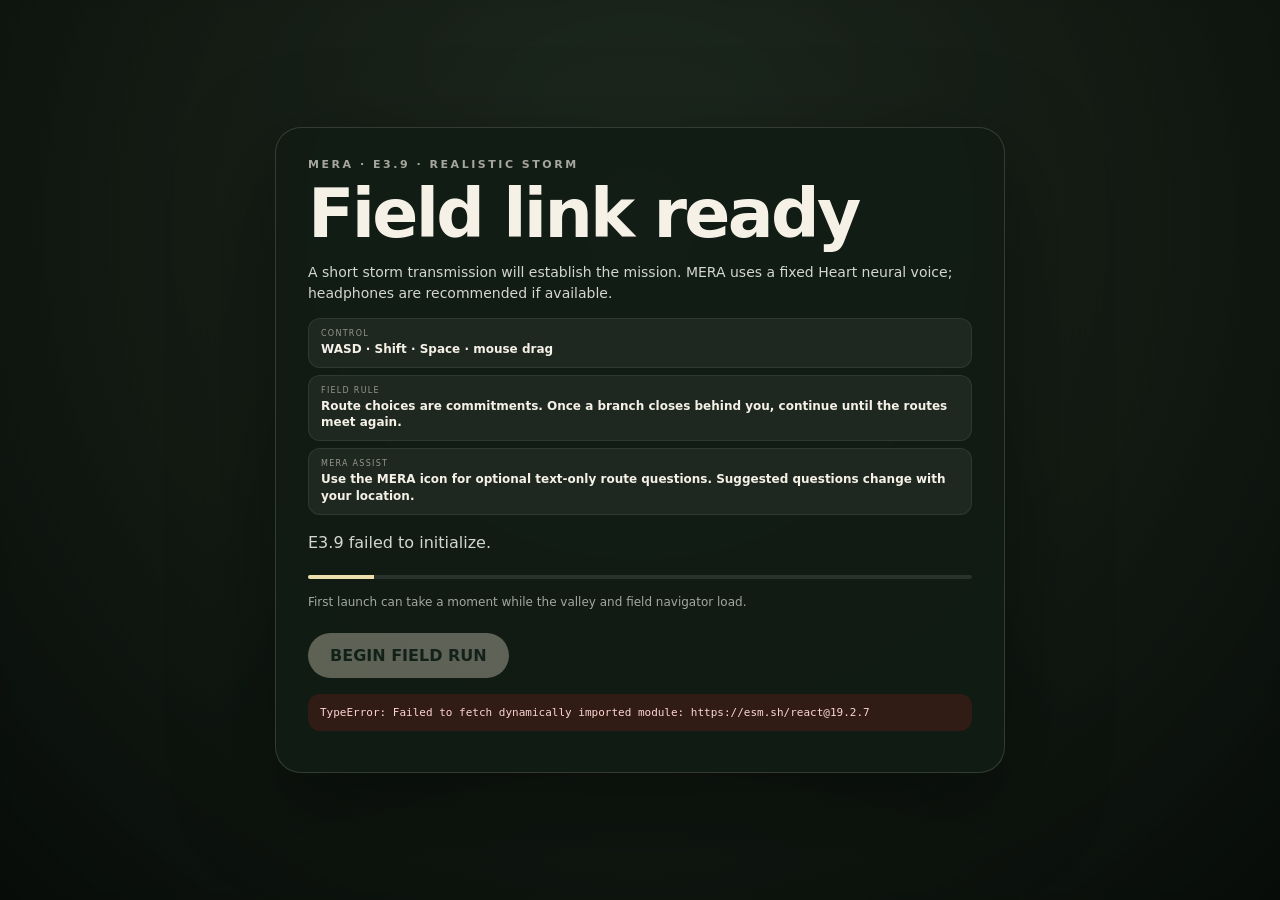
==== index.html @ f710c4d1 "Add files via upload" ====
<!doctype html>
<html lang="en">
<head>
  <meta charset="utf-8" />
  <meta name="viewport" content="width=device-width,initial-scale=1,maximum-scale=1,user-scalable=no" />
  <meta name="theme-color" content="#172019" />
  <title>MERA E3.9 — Storm Ascent</title>
  <link rel="stylesheet" href="styles.css" />
  <script type="importmap">
  {
    "imports": {
      "react": "https://esm.sh/react@19.2.7",
      "react/": "https://esm.sh/react@19.2.7/",
      "react/jsx-runtime": "https://esm.sh/react@19.2.7/jsx-runtime",
      "react/jsx-dev-runtime": "https://esm.sh/react@19.2.7/jsx-dev-runtime",
      "react-dom": "https://esm.sh/react-dom@19.2.7?external=react",
      "react-dom/": "https://esm.sh/react-dom@19.2.7/",
      "react-dom/client": "https://esm.sh/react-dom@19.2.7/client?external=react",
      "three": "https://esm.sh/three@0.184.0",
      "three/": "https://esm.sh/three@0.184.0/",
      "zustand": "https://esm.sh/zustand@5.0.14?external=react",
      "zustand/": "https://esm.sh/zustand@5.0.14/",
      "@dimforge/rapier3d-compat": "https://esm.sh/@dimforge/rapier3d-compat@0.19.2",
      "@react-three/fiber": "https://esm.sh/@react-three/fiber@9.7.0?external=react,react-dom,three",
      "@react-three/drei": "https://esm.sh/@react-three/drei@10.7.8?external=react,react-dom,three,@react-three/fiber",
      "@react-three/rapier": "https://esm.sh/@react-three/rapier@2.2.0?external=react,react-dom,three,@react-three/fiber",
      "ecctrl": "https://esm.sh/ecctrl@2.0.2?external=react,react-dom,three,@react-three/fiber,@react-three/drei,@react-three/rapier",
      "ecctrl/animation": "https://esm.sh/ecctrl@2.0.2/animation?external=react,react-dom,three,@react-three/fiber,@react-three/drei,@react-three/rapier",
      "ecctrl/camera": "https://esm.sh/ecctrl@2.0.2/camera?external=react,react-dom,three,@react-three/fiber,@react-three/drei,@react-three/rapier"
    }
  }
  </script>
</head>
<body>
  <div id="root"></div>

  <div id="field-weather" class="field-weather hidden" aria-hidden="true">
    <div class="field-rain field-rain-a"></div>
    <div class="field-rain field-rain-b"></div>
    <div class="field-mist"></div>
    <div id="field-lightning" class="field-lightning"></div>
  </div>

  <div id="boot" class="screen">
    <div class="card">
      <div class="kicker">MERA · E3.9 · REALISTIC STORM</div>
      <h1>Field link ready</h1>
      <p class="mission-lead">A short storm transmission will establish the mission. MERA uses a fixed Heart neural voice; headphones are recommended if available.</p>
      <div class="mission-brief"><div><span>CONTROL</span><strong>WASD · Shift · Space · mouse drag</strong></div><div><span>FIELD RULE</span><strong>Route choices are commitments. Once a branch closes behind you, continue until the routes meet again.</strong></div><div><span>MERA ASSIST</span><strong>Use the MERA icon for optional text-only route questions. Suggested questions change with your location.</strong></div></div>
      <p id="boot-status">Loading the storm valley, field navigator and high outpost terrain…</p>
      <div class="loadbar"><div id="loadfill"></div></div>
      <p class="small">First launch can take a moment while the valley and field navigator load.</p>
      <button id="enter" disabled>BEGIN FIELD RUN</button>
      <pre id="boot-error" class="error hidden"></pre>
    </div>
  </div>


  <div id="intro" class="intro hidden" aria-live="assertive">
    <div class="letterbox top"></div><div class="letterbox bottom"></div>
    <div class="storm-sky" aria-hidden="true">
      <div class="rain rain-a"></div><div class="rain rain-b"></div><div class="lightning"></div>
    </div>
    <div class="radio-id"><span class="radio-dot"></span>MERA FIELD LINK · EMERGENCY CHANNEL</div>
    <div id="intro-line" class="intro-line"></div>
  </div>

  <div id="cinematic" class="cinematic hidden">
    <div class="letterbox top"></div><div class="letterbox bottom"></div>
    <div id="cinematic-caption" class="cinematic-caption"></div>
    <div id="cinematic-line" class="cinematic-line"></div>
  </div>
  <button id="outpost-continue" class="outpost-continue hidden" type="button">CONTINUE TO ROUTE GUIDE →</button>

  <div id="hud" class="hidden">
    <div class="hud-left">
      <div class="brand">MERA · E3.9</div>
      <div class="objective">Reach the outpost before the next storm · committed routes cannot be reversed</div>
      <div id="region" class="region">SOUTHERN APPROACH</div>
    </div>
    <div class="hud-right">
      <div class="metric"><span>STATE</span><strong id="anim-state">—</strong></div>
      <div class="metric"><span>GROUND</span><strong id="grounded">—</strong></div>
      <div class="metric"><span>INPUT</span><strong id="input-state">—</strong></div>
      <div class="metric"><span>TIME</span><strong id="elapsed">00:00</strong></div>
      <div class="metric"><span>FPS</span><strong id="fps">—</strong></div>
      <div class="metric"><span>DRAWS</span><strong id="draws">—</strong></div>
    </div>
  </div>

  <div id="route-status" class="hidden">
    <div><span>RIVER</span><strong id="river-choice">—</strong></div>
    <div><span>WOODLAND</span><strong id="wood-choice">—</strong></div>
    <div><span>ASCENT</span><strong id="ascent-choice">—</strong></div>
  </div>

  <div id="nav-panel" class="nav-panel hidden" aria-live="polite">
    <div class="nav-head"><span class="nav-dot"></span><strong>MERA NAV</strong><span id="nav-state">ONLINE</span></div>
    <div id="nav-copy"></div>
  </div>

  <button id="chat-toggle" class="chat-toggle hidden" aria-label="Open MERA assistant" title="Ask MERA">
    <span class="chat-pulse"></span><span class="chat-mark">M</span>
  </button>
  <section id="chat-panel" class="chat-panel hidden" aria-label="MERA text assistant">
    <div class="chat-head">
      <div><span class="nav-dot"></span><strong>MERA ASSIST</strong><span class="chat-silent">TEXT LINK</span></div>
      <button id="chat-close" class="chat-close" aria-label="Close MERA assistant">×</button>
    </div>
    <div id="chat-context" class="chat-context">Limited uplink · route data only</div>
    <div id="chat-log" class="chat-log" aria-live="polite"></div>
    <div id="chat-suggestions" class="chat-suggestions"></div>
    <form id="chat-form" class="chat-form">
      <input id="chat-input" maxlength="180" autocomplete="off" placeholder="Ask MERA about the route…" />
      <button type="submit" id="chat-send">SEND</button>
    </form>
  </section>

  <div id="help" class="hidden"><span><b>WASD</b> move</span><span><b>SHIFT</b> run</span><span><b>SPACE</b> jump</span><span><b>DRAG</b> camera</span></div>
  <div id="wind-note" class="wind-note">EXPOSED · STRONG GUSTS · SPEED REDUCED</div>

  <div id="finish" class="screen hidden">
    <div class="card finish-card">
      <div class="kicker">RELAY RESTORED · ROUTE HANDOVER</div>
      <h1>Guide the next field worker.</h1>
      <p>The emergency uplink is back online. During the handover, MERA's local route cache was corrupted. Another field worker is due to follow from the southern trailhead, but MERA cannot guide them.</p>
      <p><strong>Leave them a short set of directions.</strong> Mention the route you took, terrain or landmarks that mattered, and anything that would help them choose their way to this outpost.</p>
      <textarea id="guide-text" maxlength="1800" placeholder="Write the route in your own words…"></textarea>
      <div class="finish-actions">
        <button id="save-guide">SAVE GUIDE</button>
        <button id="download-session" class="secondary hidden">DOWNLOAD SESSION JSON</button>
        <button id="replay" class="secondary">PLAY AGAIN</button>
      </div>
      <div id="save-note" class="save-note"></div>
    </div>
  </div>

  <script type="module" src="main.js"></script>
</body>
</html>
---- styles.css ----
*{box-sizing:border-box}html,body,#root{margin:0;width:100%;height:100%;overflow:hidden;background:#101711;color:#f5f1e7;font-family:Inter,system-ui,-apple-system,Segoe UI,Roboto,Arial,sans-serif}canvas{display:block}.hidden{display:none!important}.screen{position:fixed;inset:0;z-index:30;display:flex;align-items:center;justify-content:center;padding:20px;background:radial-gradient(circle at 50% 25%,rgba(76,102,76,.25),rgba(7,11,8,.88));backdrop-filter:blur(5px)}.card{width:min(92vw,730px);padding:30px 32px;border-radius:26px;background:rgba(18,29,21,.92);border:1px solid rgba(255,255,255,.14);box-shadow:0 30px 100px rgba(0,0,0,.45)}.kicker{font-size:11px;font-weight:900;letter-spacing:.23em;opacity:.65;margin-bottom:11px}h1{font-size:clamp(39px,6vw,68px);line-height:.95;letter-spacing:-.04em;margin:0 0 15px}p{line-height:1.5;color:rgba(255,255,255,.82)}.small{font-size:12px;opacity:.75}.loadbar{height:4px;background:rgba(255,255,255,.1);border-radius:99px;overflow:hidden;margin:20px 0 14px}.loadbar>div{height:100%;width:4%;background:#ecdfad;transition:width .25s ease}button{appearance:none;border:0;border-radius:999px;padding:13px 22px;font:inherit;font-weight:850;background:#efe8d1;color:#193020;cursor:pointer;margin-top:10px}button:disabled{opacity:.35;cursor:wait}button.secondary{background:rgba(255,255,255,.11);color:#fff;border:1px solid rgba(255,255,255,.16)}.error{white-space:pre-wrap;margin-top:16px;padding:12px;border-radius:12px;background:rgba(128,26,26,.28);color:#ffd5d0;font-size:11px;max-height:180px;overflow:auto}#hud{position:fixed;z-index:10;inset:0 0 auto 0;padding:18px 20px;display:flex;justify-content:space-between;gap:16px;pointer-events:none;text-shadow:0 2px 7px rgba(0,0,0,.75)}.brand{font-size:16px;font-weight:950;letter-spacing:.18em}.objective{font-size:11px;margin-top:5px;opacity:.72;text-transform:uppercase;letter-spacing:.10em}.region{font-size:10px;margin-top:5px;opacity:.62;letter-spacing:.15em}.hud-right{display:flex;gap:8px;flex-wrap:wrap;justify-content:flex-end}.metric{min-width:70px;background:rgba(12,19,14,.58);border:1px solid rgba(255,255,255,.12);backdrop-filter:blur(8px);padding:7px 10px;border-radius:10px}.metric span{display:block;font-size:8px;letter-spacing:.14em;opacity:.55}.metric strong{font-size:12px}#help{position:fixed;z-index:10;bottom:14px;left:50%;transform:translateX(-50%);display:flex;gap:15px;padding:8px 13px;border-radius:999px;background:rgba(10,16,12,.52);border:1px solid rgba(255,255,255,.12);font-size:10px;pointer-events:none;white-space:nowrap}#route-status{position:fixed;z-index:9;left:16px;bottom:16px;padding:10px 12px;border-radius:13px;background:rgba(10,16,12,.55);border:1px solid rgba(255,255,255,.11);font-size:10px;line-height:1.55;pointer-events:none;min-width:138px}#route-status div{display:flex;justify-content:space-between;gap:16px}#route-status span{font-size:8px;letter-spacing:.12em;opacity:.55}#route-status strong{font-size:10px}.nav-panel{position:fixed;z-index:15;left:50%;bottom:54px;transform:translateX(-50%);width:min(760px,92vw);padding:13px 16px 15px;border-radius:16px;background:rgba(14,28,24,.88);border:1px solid rgba(255,255,255,.15);box-shadow:0 16px 45px rgba(0,0,0,.26);backdrop-filter:blur(12px);pointer-events:none}.nav-head{display:flex;align-items:center;gap:7px;font-size:9px;letter-spacing:.13em;margin-bottom:7px;opacity:.72}.nav-head #nav-state{margin-left:auto}.nav-dot{width:7px;height:7px;border-radius:50%;background:#cde0a1;box-shadow:0 0 10px rgba(205,224,161,.7)}#nav-copy{font-size:14px;line-height:1.4}.finish-card{width:min(94vw,760px)}.finish-card h1{font-size:clamp(38px,5vw,58px)}textarea{width:100%;min-height:150px;margin-top:9px;padding:14px 15px;border-radius:15px;border:1px solid rgba(255,255,255,.14);background:rgba(255,255,255,.075);color:#fff;font:inherit;line-height:1.45;resize:vertical}.finish-actions{display:flex;gap:10px;flex-wrap:wrap}.save-note{font-size:11px;margin-top:10px;opacity:.68}@media(max-width:920px){#hud{padding:12px}.hud-right{max-width:260px}.metric{min-width:56px;padding:5px 7px}#route-status{display:none!important}#help{font-size:9px;gap:8px;bottom:8px}.nav-panel{bottom:44px}.card{padding:24px 20px}}

.mission-lead{font-size:14px;margin-bottom:14px}.mission-brief{display:grid;grid-template-columns:1fr;gap:7px;margin:14px 0 8px}.mission-brief>div{padding:10px 12px;border-radius:12px;background:rgba(255,255,255,.055);border:1px solid rgba(255,255,255,.08)}.mission-brief span{display:block;font-size:8px;letter-spacing:.16em;opacity:.55;margin-bottom:3px}.mission-brief strong{font-size:12px;line-height:1.35;display:block}.wind-note{position:fixed;right:18px;bottom:18px;z-index:9;font-size:9px;letter-spacing:.14em;padding:7px 10px;border-radius:999px;background:rgba(42,58,54,.58);border:1px solid rgba(255,255,255,.12);pointer-events:none;opacity:0;transition:opacity .25s ease}.wind-note.active{opacity:.82}

/* E3.2 intro + consequence cinematics */
.intro,.cinematic{position:fixed;inset:0;z-index:24;pointer-events:none;background:rgba(3,6,5,.16);transition:background .8s ease}.intro.booting{background:rgba(0,0,0,.76)}.letterbox{position:absolute;left:0;right:0;height:9vh;background:#050706;transition:height .55s ease}.letterbox.top{top:0}.letterbox.bottom{bottom:0}.radio-id{position:absolute;top:12vh;left:50%;transform:translateX(-50%);font-size:9px;font-weight:850;letter-spacing:.22em;color:rgba(239,239,223,.66);text-shadow:0 2px 10px #000}.radio-dot{display:inline-block;width:7px;height:7px;border-radius:50%;margin-right:8px;background:#d2dd9f;box-shadow:0 0 12px rgba(210,221,159,.8)}.intro-line{position:absolute;left:50%;bottom:17vh;transform:translateX(-50%);width:min(820px,88vw);text-align:center;font-size:clamp(18px,2.3vw,30px);font-weight:720;line-height:1.3;letter-spacing:.01em;color:#f5f1e7;text-shadow:0 4px 20px #000,0 1px 4px #000;opacity:0}.intro-line.show{animation:introLineIn .32s ease forwards}.cinematic-caption{position:absolute;left:50%;bottom:13vh;transform:translateX(-50%);font-size:11px;font-weight:900;letter-spacing:.2em;color:rgba(247,242,222,.86);text-shadow:0 2px 12px #000;text-transform:uppercase}.cinematic{background:rgba(0,0,0,.08)}@keyframes introLineIn{from{opacity:0;transform:translate(-50%,8px);filter:blur(2px)}to{opacity:1;transform:translate(-50%,0);filter:blur(0)}}
.nav-panel{bottom:58px;max-width:700px}.nav-panel.target-word{border-color:rgba(226,216,162,.28)}#nav-copy{font-size:15px;line-height:1.42}.route-sealed{position:fixed;left:50%;top:16vh;transform:translateX(-50%);z-index:17;font-size:10px;letter-spacing:.18em;font-weight:900;text-transform:uppercase}

/* E3.3.1 optional deterministic MERA text assistant */
.chat-toggle{position:fixed;right:20px;bottom:20px;z-index:19;width:52px;height:52px;padding:0;margin:0;border-radius:50%;display:grid;place-items:center;background:rgba(19,35,31,.94);color:#eef2db;border:1px solid rgba(238,242,219,.24);box-shadow:0 12px 38px rgba(0,0,0,.32);backdrop-filter:blur(10px)}
.chat-toggle:hover,.chat-toggle.active{background:rgba(31,52,45,.98);transform:translateY(-1px)}
.chat-mark{font-size:17px;font-weight:950;letter-spacing:.06em;position:relative;z-index:2}.chat-pulse{position:absolute;width:38px;height:38px;border:1px solid rgba(205,224,161,.25);border-radius:50%;animation:chatPulse 2.6s ease-out infinite}.chat-toggle.active .chat-pulse{animation:none;border-color:rgba(205,224,161,.55)}
@keyframes chatPulse{0%{transform:scale(.72);opacity:.8}70%{transform:scale(1.25);opacity:0}100%{opacity:0}}
.chat-panel{position:fixed;right:20px;bottom:84px;z-index:20;width:min(390px,calc(100vw - 28px));max-height:min(610px,72vh);display:flex;flex-direction:column;border-radius:18px;background:rgba(12,23,20,.96);border:1px solid rgba(255,255,255,.16);box-shadow:0 24px 65px rgba(0,0,0,.42);backdrop-filter:blur(14px);overflow:hidden}
.chat-head{display:flex;align-items:center;justify-content:space-between;padding:12px 13px;border-bottom:1px solid rgba(255,255,255,.09);font-size:9px;letter-spacing:.13em}.chat-head>div{display:flex;align-items:center;gap:7px}.chat-silent{opacity:.45;margin-left:3px}.chat-close{margin:0;padding:0;width:30px;height:30px;border-radius:50%;background:rgba(255,255,255,.07);color:#fff;font-size:20px;font-weight:500;line-height:1}.chat-context{padding:8px 13px 7px;font-size:8px;letter-spacing:.12em;text-transform:uppercase;opacity:.48}.chat-log{min-height:126px;max-height:255px;overflow:auto;padding:7px 12px 10px;display:flex;flex-direction:column;gap:9px;scrollbar-width:thin}.chat-msg{display:flex;flex-direction:column;gap:3px;max-width:92%}.chat-msg span{font-size:7px;letter-spacing:.15em;opacity:.46;font-weight:900}.chat-msg div{padding:9px 11px;border-radius:12px;font-size:12px;line-height:1.42;background:rgba(255,255,255,.065);border:1px solid rgba(255,255,255,.07)}.chat-msg.user{align-self:flex-end}.chat-msg.user span{text-align:right}.chat-msg.user div{background:rgba(218,224,179,.11)}.chat-msg.mera{align-self:flex-start}.chat-suggestions{display:flex;flex-wrap:wrap;gap:6px;padding:9px 11px 4px;border-top:1px solid rgba(255,255,255,.07)}button.chat-suggestion{margin:0;padding:7px 9px;border-radius:999px;font-size:10px;font-weight:650;background:rgba(255,255,255,.07);color:#eef1e8;border:1px solid rgba(255,255,255,.11)}button.chat-suggestion:hover{background:rgba(205,224,161,.13)}.chat-form{display:flex;gap:7px;padding:10px 11px 11px}.chat-form input{flex:1;min-width:0;border:1px solid rgba(255,255,255,.12);border-radius:11px;padding:10px 11px;background:rgba(255,255,255,.065);color:#fff;font:inherit;font-size:12px;outline:none}.chat-form input:focus{border-color:rgba(205,224,161,.42);box-shadow:0 0 0 2px rgba(205,224,161,.06)}.chat-form button{margin:0;padding:9px 12px;font-size:9px;letter-spacing:.08em}
@media(max-width:700px){.chat-toggle{right:12px;bottom:52px}.chat-panel{right:12px;bottom:112px;max-height:66vh}.chat-log{max-height:210px}}


/* E3.4 storm opening + spoken subtitle refinements */
.intro{background:linear-gradient(to bottom,rgba(4,8,12,.38),rgba(3,7,8,.20) 52%,rgba(0,0,0,.34));overflow:hidden}
.intro.booting{background:linear-gradient(to bottom,rgba(3,7,11,.50),rgba(3,7,8,.22) 54%,rgba(0,0,0,.38))}
.storm-sky{position:absolute;inset:0;overflow:hidden;opacity:0;transition:opacity .8s ease}.intro.booting .storm-sky{opacity:1}
.rain{position:absolute;inset:-20% -10%;opacity:.28;transform:skewX(-8deg);background-image:repeating-linear-gradient(105deg,transparent 0 12px,rgba(211,225,231,.28) 13px 14px,transparent 15px 31px);background-size:170px 170px;animation:stormRain .48s linear infinite}
.rain-b{opacity:.16;background-size:230px 230px;animation-duration:.68s;transform:skewX(-12deg) translateX(20px)}
.lightning{position:absolute;inset:0;background:radial-gradient(circle at 74% 20%,rgba(235,246,255,.95),rgba(187,214,232,.32) 24%,transparent 59%);opacity:0;mix-blend-mode:screen;pointer-events:none}
.intro.flash .lightning{animation:lightningFlash .54s ease-out}
@keyframes stormRain{from{background-position:0 -170px}to{background-position:-24px 170px}}
@keyframes lightningFlash{0%{opacity:0}7%{opacity:.95}16%{opacity:.14}24%{opacity:.72}40%{opacity:.06}100%{opacity:0}}
.intro-line{bottom:15vh;width:min(900px,90vw);font-size:clamp(18px,2vw,28px);font-weight:650;line-height:1.38;min-height:2.9em}
.intro-line.status{font-weight:900;letter-spacing:.055em;text-transform:uppercase}
.cinematic-line{position:absolute;left:50%;bottom:17vh;transform:translateX(-50%);width:min(760px,88vw);text-align:center;font-size:clamp(16px,1.8vw,23px);font-weight:680;line-height:1.35;color:#f5f1e7;text-shadow:0 4px 18px #000,0 1px 4px #000}
.cinematic-caption{bottom:11vh}
.nav-panel.speaking{border-color:rgba(218,224,179,.38);box-shadow:0 16px 48px rgba(0,0,0,.31),0 0 0 1px rgba(218,224,179,.07) inset}
@media(max-width:700px){.intro-line{bottom:14vh;font-size:18px}.cinematic-line{bottom:16vh;font-size:16px}}

/* E3.6.1: safe, manually accessible transition from relay cinematic to DV task */
.outpost-continue{position:fixed;left:50%;bottom:3.5vh;transform:translateX(-50%);z-index:28;white-space:nowrap;background:#eee4c5;color:#183020;box-shadow:0 4px 28px rgba(0,0,0,.65);pointer-events:auto}
.outpost-continue:focus-visible{outline:3px solid #fff;outline-offset:4px}




/* E3.9 persistent storm layer — intentionally obvious in gameplay. */
.field-weather{position:fixed;inset:0;z-index:4;pointer-events:none;overflow:hidden;mix-blend-mode:normal}
.field-rain{position:absolute;inset:-35% -25%;transform:skewX(-12deg);background-image:repeating-linear-gradient(107deg,transparent 0 13px,rgba(220,236,242,.34) 14px 15px,transparent 16px 31px);background-size:150px 150px;animation:fieldRain .42s linear infinite;opacity:.62;filter:blur(.15px)}
.field-rain-b{background-size:215px 215px;animation-duration:.61s;opacity:.34;transform:skewX(-16deg) translateX(36px)}
.field-mist{position:absolute;inset:0;background:linear-gradient(to bottom,rgba(139,158,166,.16),rgba(72,87,91,.04) 45%,rgba(39,52,48,.12));}
.field-lightning{position:absolute;inset:0;background:radial-gradient(circle at 70% 12%,rgba(250,253,255,.98),rgba(216,233,244,.68) 19%,rgba(178,204,221,.24) 38%,transparent 68%);opacity:0;mix-blend-mode:screen}
.field-lightning.flash{animation:fieldLightning .68s ease-out}
@keyframes fieldRain{from{background-position:0 -260px}to{background-position:-42px 260px}}
@keyframes fieldLightning{0%{opacity:0}4%{opacity:.96}10%{opacity:.18}18%{opacity:.78}30%{opacity:.08}48%{opacity:.28}100%{opacity:0}}
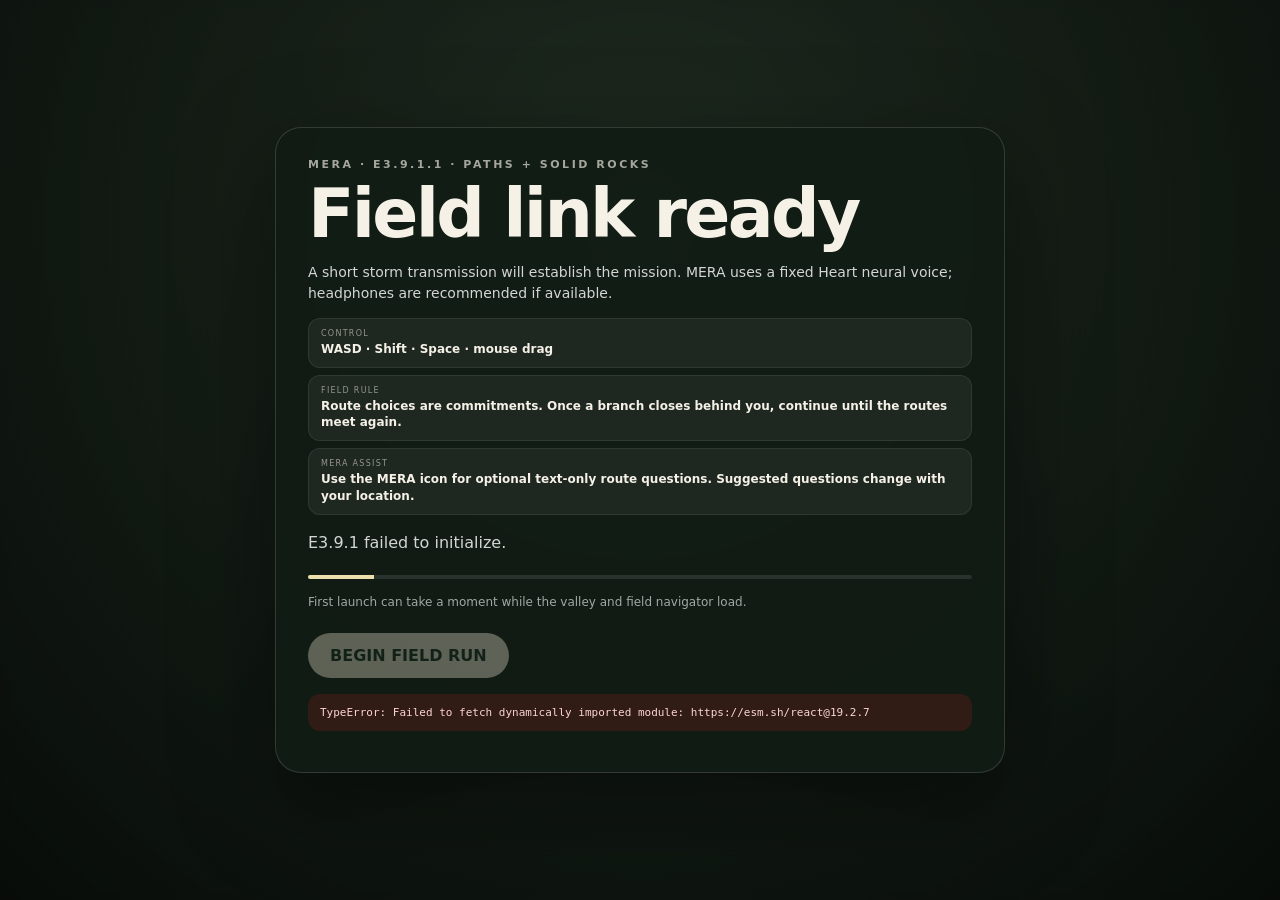
==== commit 2a698e62: "Add files via upload" ====
--- a/index.html
+++ b/index.html
@@ -4,7 +4,7 @@
   <meta charset="utf-8" />
   <meta name="viewport" content="width=device-width,initial-scale=1,maximum-scale=1,user-scalable=no" />
   <meta name="theme-color" content="#172019" />
-  <title>MERA E3.9 — Storm Ascent</title>
+  <title>MERA E3.9.1 — Paths & Solid Rocks</title>
   <link rel="stylesheet" href="styles.css" />
   <script type="importmap">
   {
@@ -43,7 +43,7 @@
 
   <div id="boot" class="screen">
     <div class="card">
-      <div class="kicker">MERA · E3.9 · REALISTIC STORM</div>
+      <div class="kicker">MERA · E3.9.1.1 · PATHS + SOLID ROCKS</div>
       <h1>Field link ready</h1>
       <p class="mission-lead">A short storm transmission will establish the mission. MERA uses a fixed Heart neural voice; headphones are recommended if available.</p>
       <div class="mission-brief"><div><span>CONTROL</span><strong>WASD · Shift · Space · mouse drag</strong></div><div><span>FIELD RULE</span><strong>Route choices are commitments. Once a branch closes behind you, continue until the routes meet again.</strong></div><div><span>MERA ASSIST</span><strong>Use the MERA icon for optional text-only route questions. Suggested questions change with your location.</strong></div></div>
@@ -74,7 +74,7 @@
 
   <div id="hud" class="hidden">
     <div class="hud-left">
-      <div class="brand">MERA · E3.9</div>
+      <div class="brand">MERA · E3.9.1</div>
       <div class="objective">Reach the outpost before the next storm · committed routes cannot be reversed</div>
       <div id="region" class="region">SOUTHERN APPROACH</div>
     </div>
--- a/styles.css
+++ b/styles.css
@@ -40,7 +40,7 @@
 
 
 
-/* E3.9 persistent storm layer — intentionally obvious in gameplay. */
+/* E3.9.1 persistent storm layer — intentionally obvious in gameplay. */
 .field-weather{position:fixed;inset:0;z-index:4;pointer-events:none;overflow:hidden;mix-blend-mode:normal}
 .field-rain{position:absolute;inset:-35% -25%;transform:skewX(-12deg);background-image:repeating-linear-gradient(107deg,transparent 0 13px,rgba(220,236,242,.34) 14px 15px,transparent 16px 31px);background-size:150px 150px;animation:fieldRain .42s linear infinite;opacity:.62;filter:blur(.15px)}
 .field-rain-b{background-size:215px 215px;animation-duration:.61s;opacity:.34;transform:skewX(-16deg) translateX(36px)}
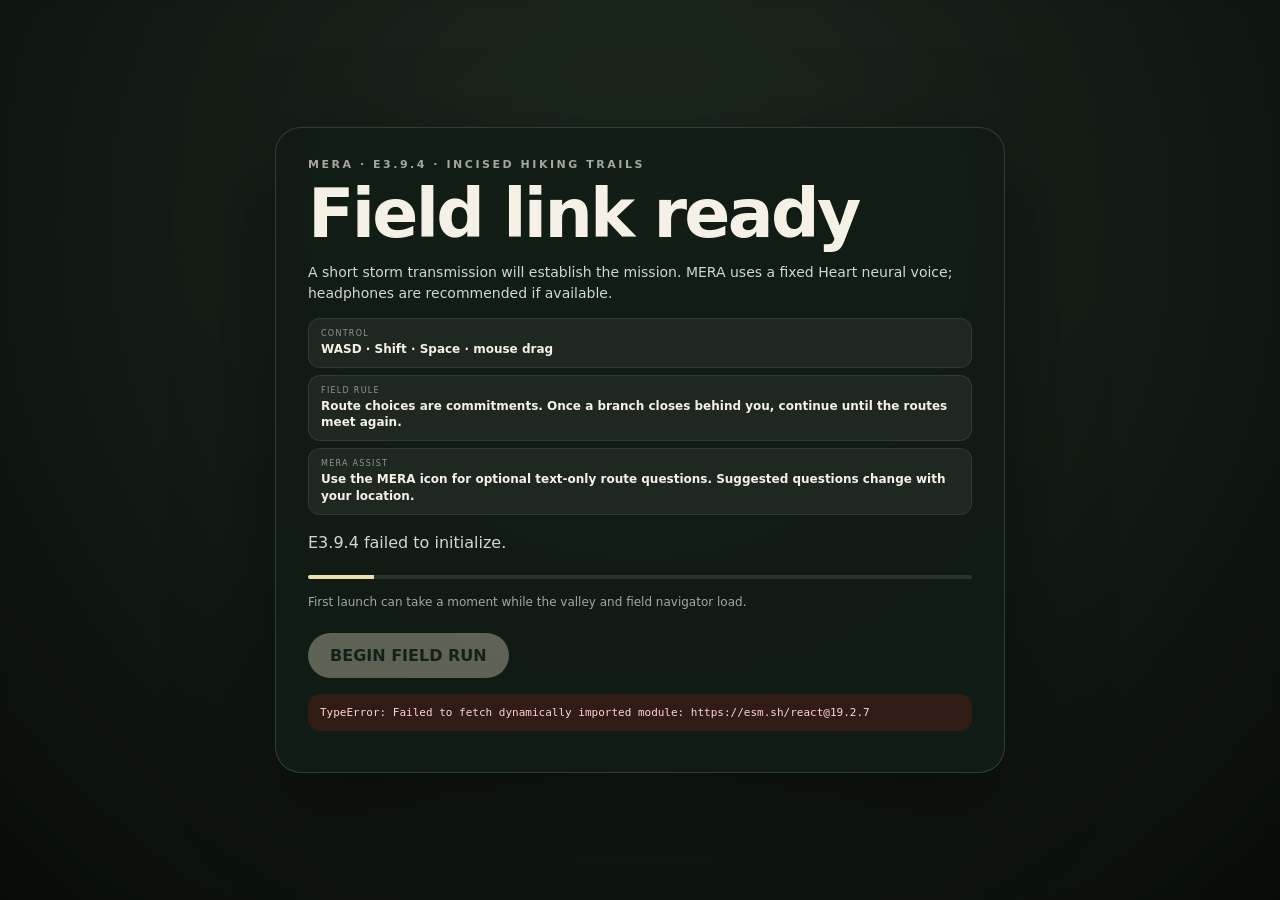
==== commit cf0ea27c: "Add files via upload" ====
--- a/index.html
+++ b/index.html
@@ -4,7 +4,7 @@
   <meta charset="utf-8" />
   <meta name="viewport" content="width=device-width,initial-scale=1,maximum-scale=1,user-scalable=no" />
   <meta name="theme-color" content="#172019" />
-  <title>MERA E3.9.1 — Paths & Solid Rocks</title>
+  <title>MERA E3.9.4 — Incised Hiking Trails</title>
   <link rel="stylesheet" href="styles.css" />
   <script type="importmap">
   {
@@ -43,7 +43,7 @@
 
   <div id="boot" class="screen">
     <div class="card">
-      <div class="kicker">MERA · E3.9.1.1 · PATHS + SOLID ROCKS</div>
+      <div class="kicker">MERA · E3.9.4 · INCISED HIKING TRAILS</div>
       <h1>Field link ready</h1>
       <p class="mission-lead">A short storm transmission will establish the mission. MERA uses a fixed Heart neural voice; headphones are recommended if available.</p>
       <div class="mission-brief"><div><span>CONTROL</span><strong>WASD · Shift · Space · mouse drag</strong></div><div><span>FIELD RULE</span><strong>Route choices are commitments. Once a branch closes behind you, continue until the routes meet again.</strong></div><div><span>MERA ASSIST</span><strong>Use the MERA icon for optional text-only route questions. Suggested questions change with your location.</strong></div></div>
@@ -74,7 +74,7 @@
 
   <div id="hud" class="hidden">
     <div class="hud-left">
-      <div class="brand">MERA · E3.9.1</div>
+      <div class="brand">MERA · E3.9.4</div>
       <div class="objective">Reach the outpost before the next storm · committed routes cannot be reversed</div>
       <div id="region" class="region">SOUTHERN APPROACH</div>
     </div>
--- a/styles.css
+++ b/styles.css
@@ -40,7 +40,7 @@
 
 
 
-/* E3.9.1 persistent storm layer — intentionally obvious in gameplay. */
+/* E3.9.4 persistent storm layer — intentionally obvious in gameplay. */
 .field-weather{position:fixed;inset:0;z-index:4;pointer-events:none;overflow:hidden;mix-blend-mode:normal}
 .field-rain{position:absolute;inset:-35% -25%;transform:skewX(-12deg);background-image:repeating-linear-gradient(107deg,transparent 0 13px,rgba(220,236,242,.34) 14px 15px,transparent 16px 31px);background-size:150px 150px;animation:fieldRain .42s linear infinite;opacity:.62;filter:blur(.15px)}
 .field-rain-b{background-size:215px 215px;animation-duration:.61s;opacity:.34;transform:skewX(-16deg) translateX(36px)}
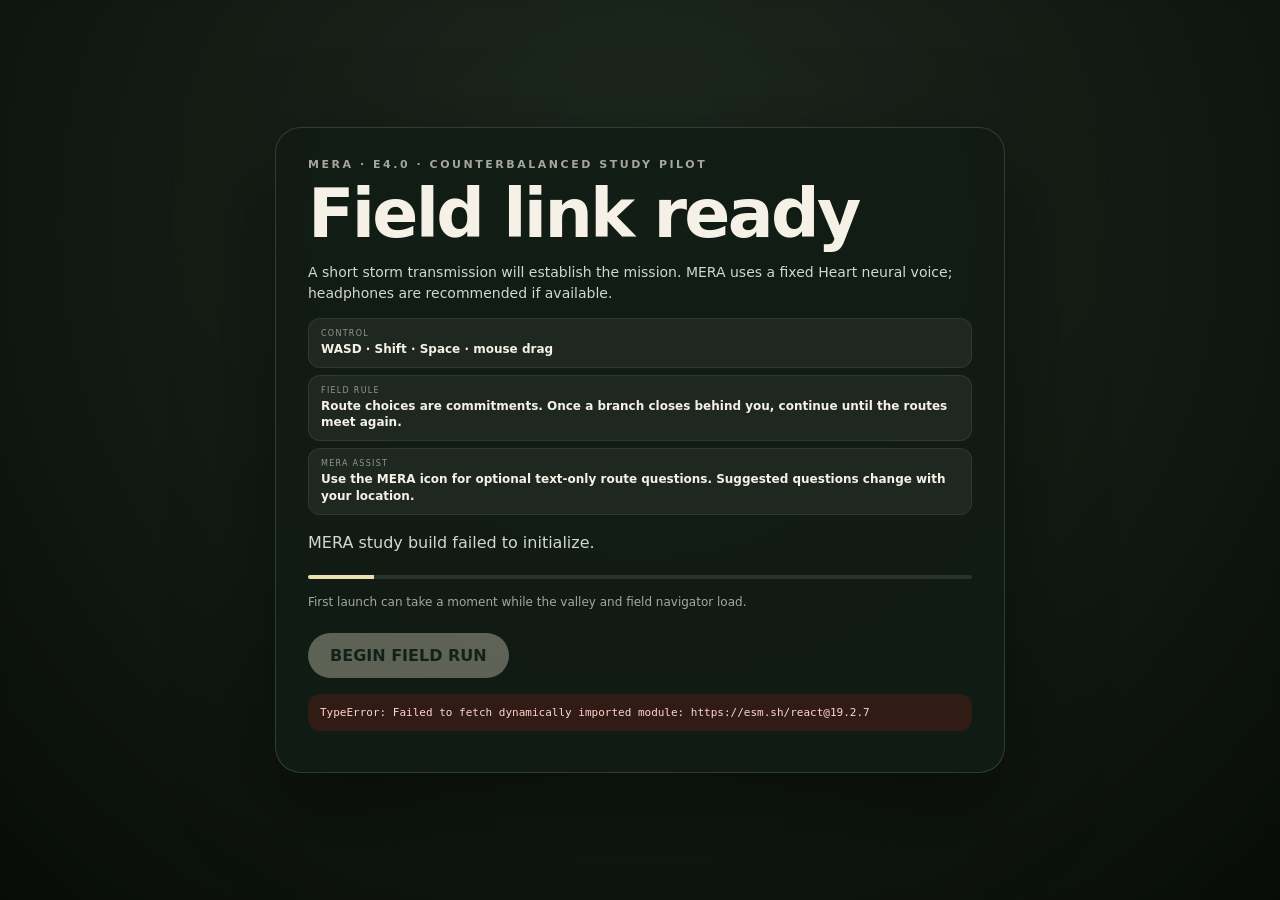
==== commit 304eae9e: "Add files via upload" ====
--- a/index.html
+++ b/index.html
@@ -4,7 +4,7 @@
   <meta charset="utf-8" />
   <meta name="viewport" content="width=device-width,initial-scale=1,maximum-scale=1,user-scalable=no" />
   <meta name="theme-color" content="#172019" />
-  <title>MERA E3.9.4 — Incised Hiking Trails</title>
+  <title>MERA E4.0 — Counterbalanced Study Pilot</title>
   <link rel="stylesheet" href="styles.css" />
   <script type="importmap">
   {
@@ -43,7 +43,7 @@
 
   <div id="boot" class="screen">
     <div class="card">
-      <div class="kicker">MERA · E3.9.4 · INCISED HIKING TRAILS</div>
+      <div class="kicker">MERA · E4.0 · COUNTERBALANCED STUDY PILOT</div>
       <h1>Field link ready</h1>
       <p class="mission-lead">A short storm transmission will establish the mission. MERA uses a fixed Heart neural voice; headphones are recommended if available.</p>
       <div class="mission-brief"><div><span>CONTROL</span><strong>WASD · Shift · Space · mouse drag</strong></div><div><span>FIELD RULE</span><strong>Route choices are commitments. Once a branch closes behind you, continue until the routes meet again.</strong></div><div><span>MERA ASSIST</span><strong>Use the MERA icon for optional text-only route questions. Suggested questions change with your location.</strong></div></div>
@@ -74,7 +74,7 @@
 
   <div id="hud" class="hidden">
     <div class="hud-left">
-      <div class="brand">MERA · E3.9.4</div>
+      <div class="brand">MERA · E4.0</div>
       <div class="objective">Reach the outpost before the next storm · committed routes cannot be reversed</div>
       <div id="region" class="region">SOUTHERN APPROACH</div>
     </div>
@@ -99,13 +99,13 @@
     <div id="nav-copy"></div>
   </div>
 
-  <button id="chat-toggle" class="chat-toggle hidden" aria-label="Open MERA assistant" title="Ask MERA">
+  <button id="chat-toggle" class="chat-toggle hidden" aria-label="Open MERA text link" title="Ask MERA">
     <span class="chat-pulse"></span><span class="chat-mark">M</span>
   </button>
-  <section id="chat-panel" class="chat-panel hidden" aria-label="MERA text assistant">
+  <section id="chat-panel" class="chat-panel hidden" aria-label="MERA text link">
     <div class="chat-head">
       <div><span class="nav-dot"></span><strong>MERA ASSIST</strong><span class="chat-silent">TEXT LINK</span></div>
-      <button id="chat-close" class="chat-close" aria-label="Close MERA assistant">×</button>
+      <button id="chat-close" class="chat-close" aria-label="Close MERA text link">×</button>
     </div>
     <div id="chat-context" class="chat-context">Limited uplink · route data only</div>
     <div id="chat-log" class="chat-log" aria-live="polite"></div>
@@ -122,16 +122,36 @@
   <div id="finish" class="screen hidden">
     <div class="card finish-card">
       <div class="kicker">RELAY RESTORED · ROUTE HANDOVER</div>
-      <h1>Guide the next field worker.</h1>
-      <p>The emergency uplink is back online. During the handover, MERA's local route cache was corrupted. Another field worker is due to follow from the southern trailhead, but MERA cannot guide them.</p>
-      <p><strong>Leave them a short set of directions.</strong> Mention the route you took, terrain or landmarks that mattered, and anything that would help them choose their way to this outpost.</p>
-      <textarea id="guide-text" maxlength="1800" placeholder="Write the route in your own words…"></textarea>
+      <h1>Guide the rescue team.</h1>
+      <p>MERA's local navigation cache is empty. The rescue team is approaching from the southern trailhead and will not have access to MERA's route guidance.</p>
+      <p><strong>Tell them exactly how to reach the outpost.</strong> Describe the route you took and anything they need to know.</p>
+      <textarea id="guide-text" maxlength="2200" placeholder="Write the route in your own words…"></textarea>
+      <div class="finish-actions"><button id="save-guide">CONTINUE</button></div>
+      <div id="save-note" class="save-note"></div>
+    </div>
+  </div>
+
+  <div id="generalization" class="screen hidden">
+    <div class="card generalization-card">
+      <div class="kicker">FINAL FIELD REPORT</div>
+      <h1>Describe the new sections.</h1>
+      <p>The rescue team has reached another part of the reserve. Describe sections <strong>A, B and C</strong> as precisely as you can so they know what to expect.</p>
+      <div id="generalization-stimuli" class="generalization-stimuli" aria-label="Three new route sections"></div>
+      <textarea id="generalization-text" maxlength="2200" placeholder="Describe sections A, B and C in your own words…"></textarea>
+      <div class="finish-actions"><button id="submit-generalization">COMPLETE</button></div>
+      <div id="generalization-note" class="save-note"></div>
+    </div>
+  </div>
+
+  <div id="complete-screen" class="screen hidden">
+    <div class="card finish-card">
+      <div class="kicker">FIELD RUN COMPLETE</div>
+      <h1>Complete.</h1>
+      <p>The pilot session record has been saved locally as <code id="completion-file"></code>.</p>
       <div class="finish-actions">
-        <button id="save-guide">SAVE GUIDE</button>
-        <button id="download-session" class="secondary hidden">DOWNLOAD SESSION JSON</button>
-        <button id="replay" class="secondary">PLAY AGAIN</button>
+        <button id="download-session" class="secondary">DOWNLOAD SESSION JSON AGAIN</button>
+        <button id="replay" class="secondary">START NEW SESSION</button>
       </div>
-      <div id="save-note" class="save-note"></div>
     </div>
   </div>
 
--- a/styles.css
+++ b/styles.css
@@ -6,7 +6,7 @@
 .intro,.cinematic{position:fixed;inset:0;z-index:24;pointer-events:none;background:rgba(3,6,5,.16);transition:background .8s ease}.intro.booting{background:rgba(0,0,0,.76)}.letterbox{position:absolute;left:0;right:0;height:9vh;background:#050706;transition:height .55s ease}.letterbox.top{top:0}.letterbox.bottom{bottom:0}.radio-id{position:absolute;top:12vh;left:50%;transform:translateX(-50%);font-size:9px;font-weight:850;letter-spacing:.22em;color:rgba(239,239,223,.66);text-shadow:0 2px 10px #000}.radio-dot{display:inline-block;width:7px;height:7px;border-radius:50%;margin-right:8px;background:#d2dd9f;box-shadow:0 0 12px rgba(210,221,159,.8)}.intro-line{position:absolute;left:50%;bottom:17vh;transform:translateX(-50%);width:min(820px,88vw);text-align:center;font-size:clamp(18px,2.3vw,30px);font-weight:720;line-height:1.3;letter-spacing:.01em;color:#f5f1e7;text-shadow:0 4px 20px #000,0 1px 4px #000;opacity:0}.intro-line.show{animation:introLineIn .32s ease forwards}.cinematic-caption{position:absolute;left:50%;bottom:13vh;transform:translateX(-50%);font-size:11px;font-weight:900;letter-spacing:.2em;color:rgba(247,242,222,.86);text-shadow:0 2px 12px #000;text-transform:uppercase}.cinematic{background:rgba(0,0,0,.08)}@keyframes introLineIn{from{opacity:0;transform:translate(-50%,8px);filter:blur(2px)}to{opacity:1;transform:translate(-50%,0);filter:blur(0)}}
 .nav-panel{bottom:58px;max-width:700px}.nav-panel.target-word{border-color:rgba(226,216,162,.28)}#nav-copy{font-size:15px;line-height:1.42}.route-sealed{position:fixed;left:50%;top:16vh;transform:translateX(-50%);z-index:17;font-size:10px;letter-spacing:.18em;font-weight:900;text-transform:uppercase}
 
-/* E3.3.1 optional deterministic MERA text assistant */
+/* E3.3.1 optional deterministic MERA text link */
 .chat-toggle{position:fixed;right:20px;bottom:20px;z-index:19;width:52px;height:52px;padding:0;margin:0;border-radius:50%;display:grid;place-items:center;background:rgba(19,35,31,.94);color:#eef2db;border:1px solid rgba(238,242,219,.24);box-shadow:0 12px 38px rgba(0,0,0,.32);backdrop-filter:blur(10px)}
 .chat-toggle:hover,.chat-toggle.active{background:rgba(31,52,45,.98);transform:translateY(-1px)}
 .chat-mark{font-size:17px;font-weight:950;letter-spacing:.06em;position:relative;z-index:2}.chat-pulse{position:absolute;width:38px;height:38px;border:1px solid rgba(205,224,161,.25);border-radius:50%;animation:chatPulse 2.6s ease-out infinite}.chat-toggle.active .chat-pulse{animation:none;border-color:rgba(205,224,161,.55)}
@@ -49,3 +49,6 @@
 .field-lightning.flash{animation:fieldLightning .68s ease-out}
 @keyframes fieldRain{from{background-position:0 -260px}to{background-position:-42px 260px}}
 @keyframes fieldLightning{0%{opacity:0}4%{opacity:.96}10%{opacity:.18}18%{opacity:.78}30%{opacity:.08}48%{opacity:.28}100%{opacity:0}}
+
+/* E4.0 study response and generalisation screens */
+.generalization-card{width:min(96vw,1040px);max-height:94vh;overflow:auto}.generalization-card h1{font-size:clamp(34px,4.5vw,54px)}.generalization-stimuli{display:grid;grid-template-columns:repeat(3,minmax(0,1fr));gap:14px;margin:18px 0 10px}.stimulus-card{position:relative;padding:10px;border-radius:18px;background:rgba(255,255,255,.055);border:1px solid rgba(255,255,255,.10)}.stimulus-card svg{display:block;width:100%;height:auto;border-radius:12px}.stimulus-label{position:absolute;left:18px;top:18px;z-index:2;width:30px;height:30px;border-radius:50%;display:grid;place-items:center;background:rgba(12,23,20,.88);border:1px solid rgba(255,255,255,.22);font-weight:950;font-size:13px;letter-spacing:.05em;box-shadow:0 4px 14px rgba(0,0,0,.28)}code{font-family:ui-monospace,SFMono-Regular,Menlo,Consolas,monospace;font-size:.92em;background:rgba(255,255,255,.07);padding:2px 5px;border-radius:6px;word-break:break-all}@media(max-width:760px){.generalization-stimuli{grid-template-columns:1fr}.generalization-card{max-height:96vh}.stimulus-card{max-width:520px;margin:0 auto;width:100%}}
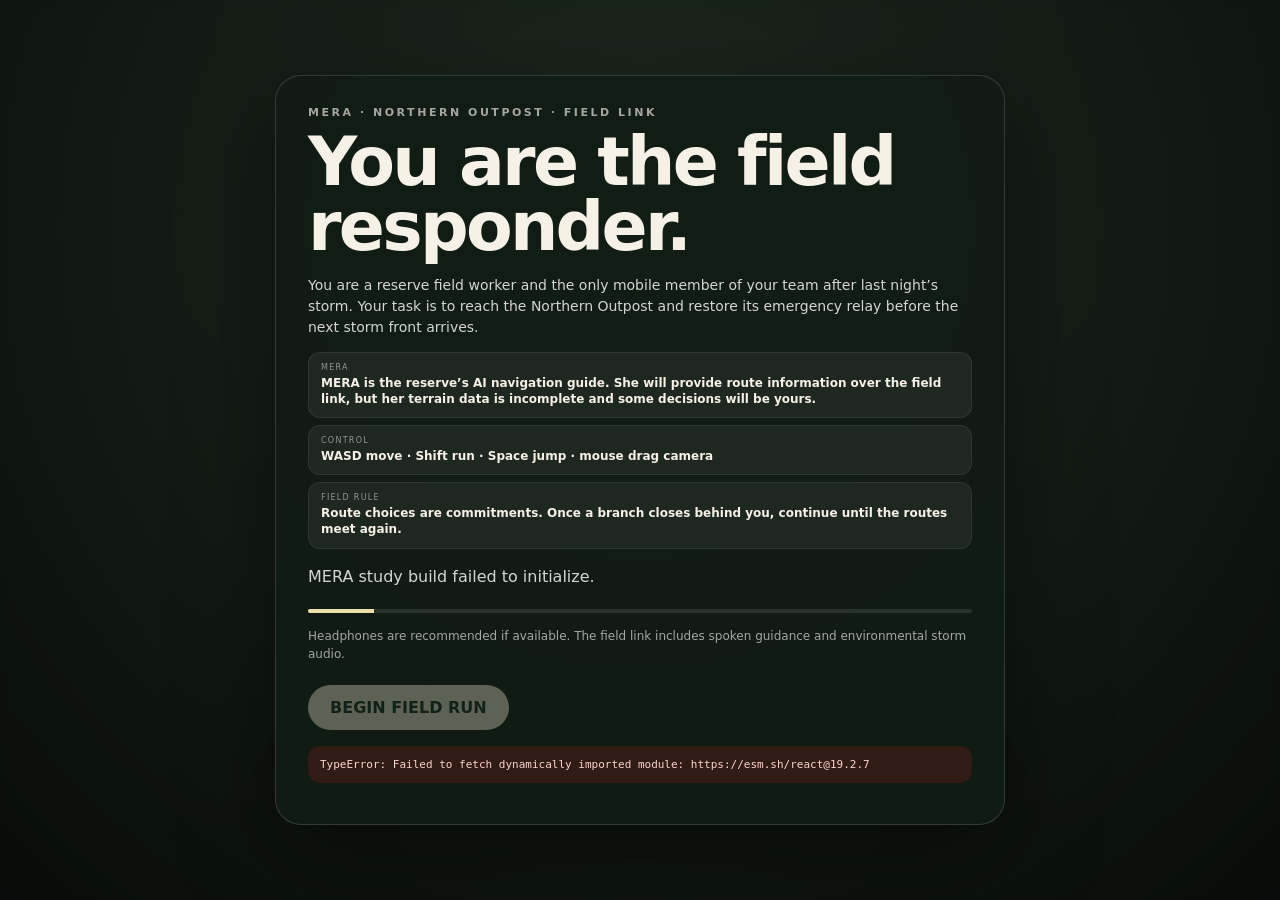
==== commit 90042ec7: "Add files via upload" ====
--- a/index.html
+++ b/index.html
@@ -43,13 +43,17 @@
 
   <div id="boot" class="screen">
     <div class="card">
-      <div class="kicker">MERA · E4.0 · COUNTERBALANCED STUDY PILOT</div>
-      <h1>Field link ready</h1>
-      <p class="mission-lead">A short storm transmission will establish the mission. MERA uses a fixed Heart neural voice; headphones are recommended if available.</p>
-      <div class="mission-brief"><div><span>CONTROL</span><strong>WASD · Shift · Space · mouse drag</strong></div><div><span>FIELD RULE</span><strong>Route choices are commitments. Once a branch closes behind you, continue until the routes meet again.</strong></div><div><span>MERA ASSIST</span><strong>Use the MERA icon for optional text-only route questions. Suggested questions change with your location.</strong></div></div>
-      <p id="boot-status">Loading the storm valley, field navigator and high outpost terrain…</p>
+      <div class="kicker">MERA · NORTHERN OUTPOST · FIELD LINK</div>
+      <h1>You are the field responder.</h1>
+      <p class="mission-lead">You are a reserve field worker and the only mobile member of your team after last night’s storm. Your task is to reach the Northern Outpost and restore its emergency relay before the next storm front arrives.</p>
+      <div class="mission-brief">
+        <div><span>MERA</span><strong>MERA is the reserve’s AI navigation guide. She will provide route information over the field link, but her terrain data is incomplete and some decisions will be yours.</strong></div>
+        <div><span>CONTROL</span><strong>WASD move · Shift run · Space jump · mouse drag camera</strong></div>
+        <div><span>FIELD RULE</span><strong>Route choices are commitments. Once a branch closes behind you, continue until the routes meet again.</strong></div>
+      </div>
+      <p id="boot-status">Loading the storm valley, MERA field link and Northern Outpost…</p>
       <div class="loadbar"><div id="loadfill"></div></div>
-      <p class="small">First launch can take a moment while the valley and field navigator load.</p>
+      <p class="small">Headphones are recommended if available. The field link includes spoken guidance and environmental storm audio.</p>
       <button id="enter" disabled>BEGIN FIELD RUN</button>
       <pre id="boot-error" class="error hidden"></pre>
     </div>
@@ -74,7 +78,7 @@
 
   <div id="hud" class="hidden">
     <div class="hud-left">
-      <div class="brand">MERA · E4.0</div>
+      <div class="brand">MERA</div>
       <div class="objective">Reach the outpost before the next storm · committed routes cannot be reversed</div>
       <div id="region" class="region">SOUTHERN APPROACH</div>
     </div>
--- a/styles.css
+++ b/styles.css
@@ -50,5 +50,5 @@
 @keyframes fieldRain{from{background-position:0 -260px}to{background-position:-42px 260px}}
 @keyframes fieldLightning{0%{opacity:0}4%{opacity:.96}10%{opacity:.18}18%{opacity:.78}30%{opacity:.08}48%{opacity:.28}100%{opacity:0}}
 
-/* E4.0 study response and generalisation screens */
-.generalization-card{width:min(96vw,1040px);max-height:94vh;overflow:auto}.generalization-card h1{font-size:clamp(34px,4.5vw,54px)}.generalization-stimuli{display:grid;grid-template-columns:repeat(3,minmax(0,1fr));gap:14px;margin:18px 0 10px}.stimulus-card{position:relative;padding:10px;border-radius:18px;background:rgba(255,255,255,.055);border:1px solid rgba(255,255,255,.10)}.stimulus-card svg{display:block;width:100%;height:auto;border-radius:12px}.stimulus-label{position:absolute;left:18px;top:18px;z-index:2;width:30px;height:30px;border-radius:50%;display:grid;place-items:center;background:rgba(12,23,20,.88);border:1px solid rgba(255,255,255,.22);font-weight:950;font-size:13px;letter-spacing:.05em;box-shadow:0 4px 14px rgba(0,0,0,.28)}code{font-family:ui-monospace,SFMono-Regular,Menlo,Consolas,monospace;font-size:.92em;background:rgba(255,255,255,.07);padding:2px 5px;border-radius:6px;word-break:break-all}@media(max-width:760px){.generalization-stimuli{grid-template-columns:1fr}.generalization-card{max-height:96vh}.stimulus-card{max-width:520px;margin:0 auto;width:100%}}
+/* E4.1 study response and photographic generalisation screens */
+.generalization-card{width:min(96vw,1040px);max-height:94vh;overflow:auto}.generalization-card h1{font-size:clamp(34px,4.5vw,54px)}.generalization-stimuli{display:grid;grid-template-columns:repeat(3,minmax(0,1fr));gap:14px;margin:18px 0 10px}.stimulus-card{position:relative;padding:10px;border-radius:18px;background:rgba(255,255,255,.055);border:1px solid rgba(255,255,255,.10)}.stimulus-card img{display:block;width:100%;aspect-ratio:5/3;object-fit:cover;border-radius:12px;background:#18231e;filter:saturate(.88) contrast(1.03)}.stimulus-label{position:absolute;left:18px;top:18px;z-index:2;width:30px;height:30px;border-radius:50%;display:grid;place-items:center;background:rgba(12,23,20,.88);border:1px solid rgba(255,255,255,.22);font-weight:950;font-size:13px;letter-spacing:.05em;box-shadow:0 4px 14px rgba(0,0,0,.28)}code{font-family:ui-monospace,SFMono-Regular,Menlo,Consolas,monospace;font-size:.92em;background:rgba(255,255,255,.07);padding:2px 5px;border-radius:6px;word-break:break-all}@media(max-width:760px){.generalization-stimuli{grid-template-columns:1fr}.generalization-card{max-height:96vh}.stimulus-card{max-width:520px;margin:0 auto;width:100%}}
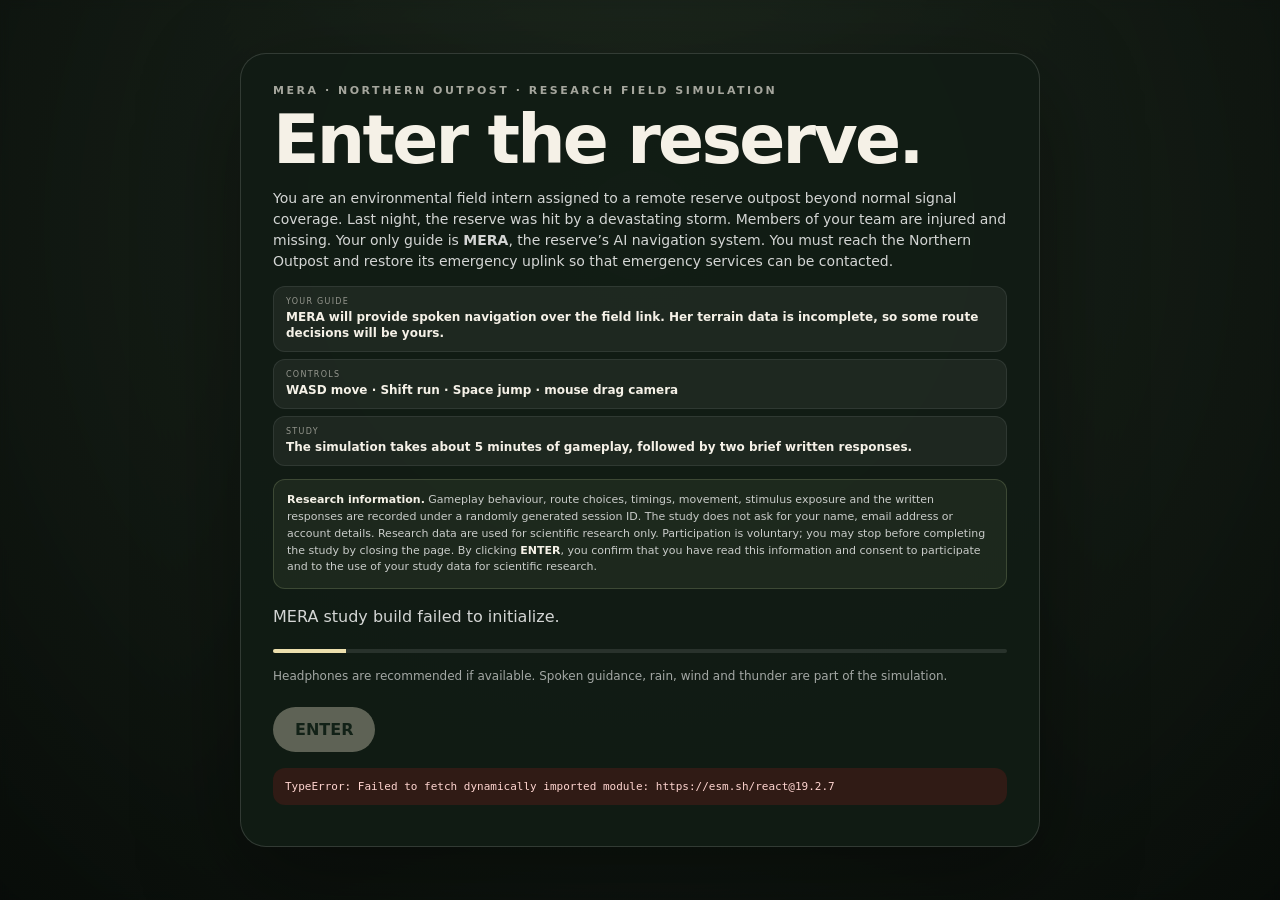
==== commit 56a4877c: "Add files via upload" ====
--- a/index.html
+++ b/index.html
@@ -43,18 +43,21 @@
 
   <div id="boot" class="screen">
     <div class="card">
-      <div class="kicker">MERA · NORTHERN OUTPOST · FIELD LINK</div>
-      <h1>You are the field responder.</h1>
-      <p class="mission-lead">You are a reserve field worker and the only mobile member of your team after last night’s storm. Your task is to reach the Northern Outpost and restore its emergency relay before the next storm front arrives.</p>
+      <div class="kicker">MERA · NORTHERN OUTPOST · RESEARCH FIELD SIMULATION</div>
+      <h1>Enter the reserve.</h1>
+      <p class="mission-lead">You are an environmental field intern assigned to a remote reserve outpost beyond normal signal coverage. Last night, the reserve was hit by a devastating storm. Members of your team are injured and missing. Your only guide is <strong>MERA</strong>, the reserve’s AI navigation system. You must reach the Northern Outpost and restore its emergency uplink so that emergency services can be contacted.</p>
       <div class="mission-brief">
-        <div><span>MERA</span><strong>MERA is the reserve’s AI navigation guide. She will provide route information over the field link, but her terrain data is incomplete and some decisions will be yours.</strong></div>
-        <div><span>CONTROL</span><strong>WASD move · Shift run · Space jump · mouse drag camera</strong></div>
-        <div><span>FIELD RULE</span><strong>Route choices are commitments. Once a branch closes behind you, continue until the routes meet again.</strong></div>
+        <div><span>YOUR GUIDE</span><strong>MERA will provide spoken navigation over the field link. Her terrain data is incomplete, so some route decisions will be yours.</strong></div>
+        <div><span>CONTROLS</span><strong>WASD move · Shift run · Space jump · mouse drag camera</strong></div>
+        <div><span>STUDY</span><strong>The simulation takes about 5 minutes of gameplay, followed by two brief written responses.</strong></div>
+      </div>
+      <div class="consent-note">
+        <strong>Research information.</strong> Gameplay behaviour, route choices, timings, movement, stimulus exposure and the written responses are recorded under a randomly generated session ID. The study does not ask for your name, email address or account details. Research data are used for scientific research only. Participation is voluntary; you may stop before completing the study by closing the page. By clicking <strong>ENTER</strong>, you confirm that you have read this information and consent to participate and to the use of your study data for scientific research.
       </div>
       <p id="boot-status">Loading the storm valley, MERA field link and Northern Outpost…</p>
       <div class="loadbar"><div id="loadfill"></div></div>
-      <p class="small">Headphones are recommended if available. The field link includes spoken guidance and environmental storm audio.</p>
-      <button id="enter" disabled>BEGIN FIELD RUN</button>
+      <p class="small">Headphones are recommended if available. Spoken guidance, rain, wind and thunder are part of the simulation.</p>
+      <button id="enter" disabled>ENTER</button>
       <pre id="boot-error" class="error hidden"></pre>
     </div>
   </div>
@@ -150,8 +153,8 @@
   <div id="complete-screen" class="screen hidden">
     <div class="card finish-card">
       <div class="kicker">FIELD RUN COMPLETE</div>
-      <h1>Complete.</h1>
-      <p>The pilot session record has been saved locally as <code id="completion-file"></code>.</p>
+      <h1>Thank you for participating in this journey.</h1>
+      <p>Your field report is complete. The pilot session record has been saved locally as <code id="completion-file"></code>.</p>
       <div class="finish-actions">
         <button id="download-session" class="secondary">DOWNLOAD SESSION JSON AGAIN</button>
         <button id="replay" class="secondary">START NEW SESSION</button>
--- a/styles.css
+++ b/styles.css
@@ -52,3 +52,5 @@
 
 /* E4.1 study response and photographic generalisation screens */
 .generalization-card{width:min(96vw,1040px);max-height:94vh;overflow:auto}.generalization-card h1{font-size:clamp(34px,4.5vw,54px)}.generalization-stimuli{display:grid;grid-template-columns:repeat(3,minmax(0,1fr));gap:14px;margin:18px 0 10px}.stimulus-card{position:relative;padding:10px;border-radius:18px;background:rgba(255,255,255,.055);border:1px solid rgba(255,255,255,.10)}.stimulus-card img{display:block;width:100%;aspect-ratio:5/3;object-fit:cover;border-radius:12px;background:#18231e;filter:saturate(.88) contrast(1.03)}.stimulus-label{position:absolute;left:18px;top:18px;z-index:2;width:30px;height:30px;border-radius:50%;display:grid;place-items:center;background:rgba(12,23,20,.88);border:1px solid rgba(255,255,255,.22);font-weight:950;font-size:13px;letter-spacing:.05em;box-shadow:0 4px 14px rgba(0,0,0,.28)}code{font-family:ui-monospace,SFMono-Regular,Menlo,Consolas,monospace;font-size:.92em;background:rgba(255,255,255,.07);padding:2px 5px;border-radius:6px;word-break:break-all}@media(max-width:760px){.generalization-stimuli{grid-template-columns:1fr}.generalization-card{max-height:96vh}.stimulus-card{max-width:520px;margin:0 auto;width:100%}}
+
+.consent-note{margin:13px 0 2px;padding:12px 13px;border-radius:12px;background:rgba(205,224,161,.065);border:1px solid rgba(205,224,161,.18);font-size:11px;line-height:1.52;color:rgba(255,255,255,.76)}.consent-note strong{color:#f5f1e7}.screen#boot .card{width:min(94vw,800px)}#complete-screen .finish-card h1{max-width:680px;font-size:clamp(38px,5vw,58px);line-height:1.02}
